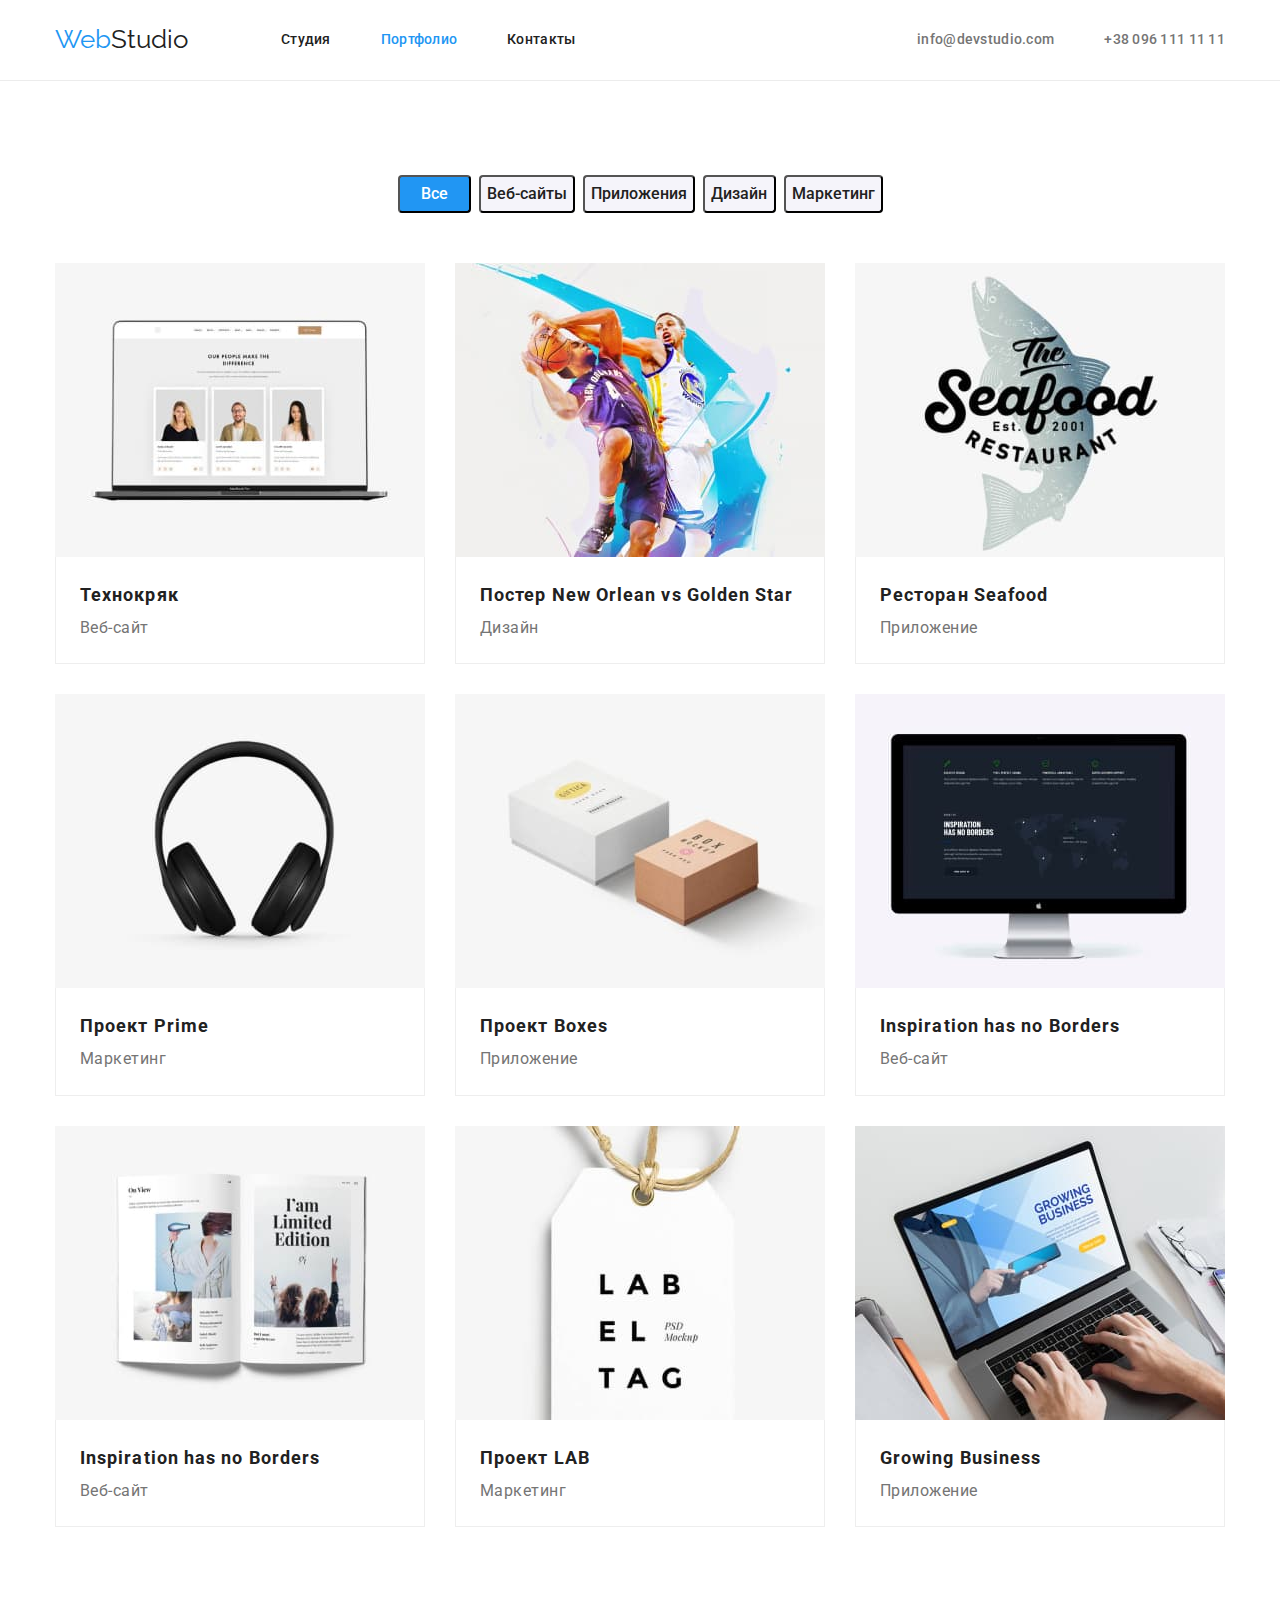
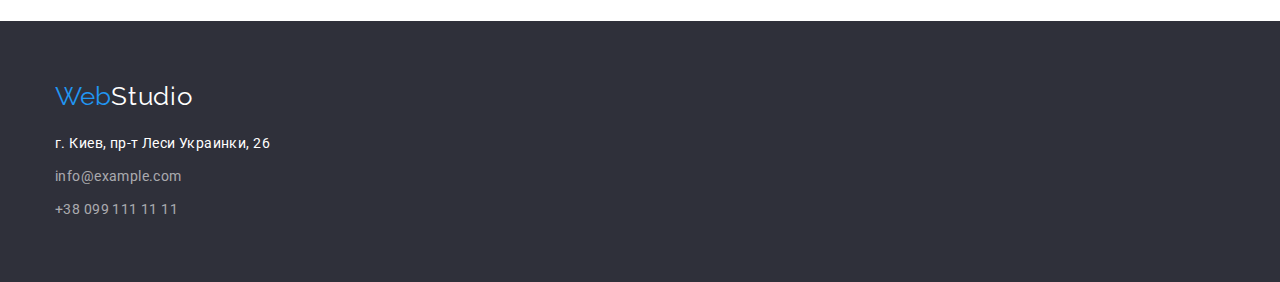
==== portfolio.html @ e54b3e19 "Добавляет svg." ====
<!DOCTYPE html>
<html lang="en">
    <head>
        <meta charset="UTF-8">
        <meta http-equiv="X-UA-Compatible" content="IE=edge">
        <meta name="viewport" content="width=device-width, initial-scale=1.0">
        <title>Document</title>
        <link href="https://fonts.googleapis.com/css2?family=Raleway:wght@700&family=Roboto:wght@400;500;700;900&display=swap" rel="stylesheet">
        <link rel="stylesheet" href="https://cdnjs.cloudflare.com/ajax/libs/modern-normalize/1.1.0/modern-normalize.min.css">
        <link rel="stylesheet" href="./css/styles.css">
    </head>
    <body>
        <!--Шапка-->
        <header class="header">
            <div class="container main-nav-contact">
                <nav>
                    <a href="./" class="link">
                        <span class="сompany-logo">Web</span><span class="сompany-logo-blak">Studio</span>
                    </a>
                    <ul class="sait-nav list">
                        <li class="sait-nav-li"><a href="./index.html" class="link-nav">Студия</a></li>
                        <li class="sait-nav-li"><a href="./portfolio.html" class="link-nav current">Портфолио</a></li>
                        <li class="sait-nav-li"><a href="" class="link-nav">Контакты</a></li>
                    </ul>
                </nav>
                <ul class="list">
                    <li class="work-mail-li"><a href="mailto:info@devstudio.com" class="work-mail">info@devstudio.com</a></li>
                    <li class="work-mail-li"><a href="tel:+380961111111" class="work-mail"> +38 096 111 11 11</a></li>
                </ul>
            </div>
        </header>
            
        <main>
            
            <section class="section">
                <div class="container">
                    <h1 class="visually-hidden">Фильтр</h1>
                    <ul class="btn">
                        <li class="btn-list"><button type="button" class="pointer oll">Все</button></li>
                        <li class="btn-list"><button type="button" class="pointer">Веб-сайты</button></li>
                        <li class="btn-list"><button type="button" class="pointer">Приложения</button></li>
                        <li class="btn-list"><button type="button" class="pointer">Дизайн</button></li>
                        <li class="btn-list"><button type="button" class="pointer">Маркетинг</button></li>
                    </ul>
                </div>
                <!--Портфолио-->
                <div class="container">
                    <ul class="images-portfolio">
                        <li class="image-portfolio">
                            <a href="">
                                <img src="./img/placeholder/portfolio/img.jpg" 
                                alt="Сайт техничиской поддержки"
                                width="370"
                                height="294">
                                <div class="portfolio-filter">
                                    <h2 class="text-portfolio">Технокряк</h2>
                                    <p class="text-filter">Веб-сайт</p>
                                </div>
                            </a>
                        </li>
                        <li class="image-portfolio">   
                            <a href="">
                                <img src="./img/placeholder/portfolio/a/img.jpg" 
                                alt="На постере изображены баскетболисты"
                                width="370"
                                height="294">
                                <div class="portfolio-filter">
                                    <h2 class="text-portfolio">Постер New Orlean vs Golden Star</h2>
                                    <p class="text-filter">Дизайн</p>
                                </div>
                            </a>
                        </li> 
                        <li class="image-portfolio">  
                            <a href="">
                                <img src="./img/placeholder/portfolio/a/b/img.jpg" 
                                alt="Расторан морепродуктов"
                                width="370"
                                height="294">
                                <div class="portfolio-filter">
                                    <h2 class="text-portfolio">Ресторан Seafood</h2>
                                    <p class="text-filter">Приложение</p>
                                </div>
                            </a>
                        </li> 
                        <li class="image-portfolio">  
                            <a href="">
                                <img src="./img/placeholder/portfolio/a/b/с/img.jpg" 
                                alt="Изображение наушников"
                                width="370"
                                height="294">
                                <div class="portfolio-filter">
                                    <h2 class="text-portfolio">Проект Prime</h2>
                                    <p class="text-filter">Маркетинг</p>
                                </div>
                            </a>
                        </li> 
                        <li class="image-portfolio">  
                            <a href="">
                                <img src="./img/placeholder/portfolio/a/b/с/d/img.jpg" 
                                alt="Две коробки"
                                width="370"
                                height="294">
                                <div class="portfolio-filter">
                                    <h2 class="text-portfolio">Проект Boxes</h2>
                                    <p class="text-filter">Приложение</p>
                                </div>
                            </a>
                        </li>  
                        <li class="image-portfolio"> 
                            <a href="">
                                <img src="./img/placeholder/portfolio/a/b/с/d/e/f/g/h/i/img.jpg" 
                                alt="Монитор с навигацией"
                                width="370"
                                height="294">
                                <div class="portfolio-filter">
                                    <h2 class="text-portfolio">Inspiration has no Borders</h2>
                                    <p class="text-filter">Веб-сайт</p>
                                </div>
                            </a>
                        </li>
                        <li class="image-portfolio">
                            <a href="">
                                <img src="./img/placeholder/portfolio/a/b/с/d/e/f/img.jpg" 
                                alt="Журнал"
                                width="370"
                                height="294">
                                <div class="portfolio-filter">
                                    <h2 class="text-portfolio">Inspiration has no Borders</h2>
                                    <p class="text-filter">Веб-сайт</p>
                                </div>
                            </a>
                        </li>
                        <li class="image-portfolio">
                            <a href="">
                                <img src="./img/placeholder/portfolio/a/b/с/d/e/f/g/img.jpg" 
                                alt="Метка с надписью"
                                width="370"
                                height="294">
                                <div class="portfolio-filter">
                                    <h2 class="text-portfolio">Проект LAB</h2>
                                    <p class="text-filter">Маркетинг</p>
                                </div>
                            </a>
                        </li>
                        <li class="image-portfolio">
                            <a href="">
                                <img src="./img/placeholder/portfolio/a/b/с/d/e/f/g/h/img.jpg" 
                                alt="Руки на фоне ноутбука"
                                width="370"
                                height="294">
                                <div class="portfolio-filter">
                                    <h2 class="text-portfolio">Growing Business</h2>
                                    <p class="text-filter">Приложение</p>
                                </div>
                            </a>
                        </li>
                    </ul>
                </div>
            </section>
                
        </main>
        <!--Подвал-->
        <footer class="footer">
            <div class="container container-footer">
                <a href="./" class="сompany-logo">Web<span class="company-logo-white">Studio</span></a>
                <address class="address">
                    <ul class="footer-items">
                        <li class="footer-contacts">
                            <a href="https://www.google.com.ua/maps/place/%D0%B1%D1%83%D0%BB.+%D0%9B%D0%B5%D1%81%D0%B8+%D0%A3%D0%BA%D1%80%D0%B0%D0%B8%D0%BD%D0%BA%D0%B8,+26,+%D0%9A%D0%B8%D0%B5%D0%B2,+02000/@50.4265807,30.5361918,17z/data=!3m1!4b1!4m5!3m4!1s0x40d4cf0e033ecbe9:0x57a4dffefec77da0!8m2!3d50.4265807!4d30.5383858?hl=ru"
                                class="contacts" target="_blank">г. Киев, пр-т Леси Украинки, 26
                            </a>
                        </li>
                        <li class="footer-contacts">
                            <a href="mailto:info@example.com" class="contact">info@example.com</a>
                        </li>
                        <li>
                            <a href="tel:+380991111111" class="contact">+38 099 111 11 11</a>
                        </li>
                    </ul>
                </address>
            </div>
        </footer>
        
    </body>
</html>
---- css/styles.css ----
/* Стили для index.html */
html {
  box-sizing: border-box;
}
*,
*::before,
*::after {
  box-sizing: inherit;
}
:root {
  --primary-text-color: #2f303a;
  --title-text-color: #212121;
  --accent-color: #2196f3;
  --complementary-color: #ffffff;
  --complementary-text: #757575;
}
body {
  color: var(--primary-text-color);
  font-family: Roboto, sans-serif;
}
h1,
h2,
h3,
p {
  margin: 0 auto;
}
ul {
  margin: 0;
  padding: 0;
}
.container {
  width: 1200px;
  padding-left: 15px;
  padding-right: 15px;
  margin: 0 auto;
}
a {
  text-decoration: none;
  color: var(--title-text-color);
}
.header {
  border-bottom: 1px solid #ececec;
}
.list {
  list-style: none;
  
  margin-left: auto;
  padding: 0;
  display: flex;
}
.work-mail:hover,
.work-mail:focus {
  color: var(--accent-color);
}
.work-mail {
  letter-spacing: 0.02em;
  font-weight: 500;
  font-size: 14px;
  line-height: 1.14;
}
.work-mail-li:not(:first-child) {
margin-left: 50px;
}
/* Main-nav-contact */
.main-nav-contact {
  display: flex;
  align-items: center;
  justify-content: space-between;
}
nav {
  display: flex;
}

/* site nav */
.sait-nav .link-nav {
  color: var(--title-text-color);
}
.sait-nav .link-nav:hover,
.sait-nav .link-nav:focus {
  color: var(--accent-color);
}
.sait-nav {
  letter-spacing: 0.02em;
  font-weight: 500;
  font-size: 14px;
  line-height: 1.14;

  margin-left: 93px;
  display: flex;
}
.sait-nav-li:not(:first-child) {
  margin-left: 50px;
}
.sait-nav .link-nav.current {
  color: var(--accent-color);
}
.link {
  padding-top: 24px;
  padding-bottom: 24px;
}
.link-nav {
  padding-top: 32px;
  padding-bottom: 32px;
  display: block;
}

.link-nav .link {
  letter-spacing: 0.03em;
  color: var(--accent-color);

  display: inline-block;
}
.сompany-logo {
  color: var(--accent-color);
  font-family: Raleway;
  font-size: 26px;
  line-height: 1.2;
}
.сompany-logo-blak {
  color: var(--title-text-color);
  font-family: Raleway;
  font-size: 26px;
  line-height: 1.2;
}
.work-mail {
  color: var(--complementary-text);

  padding-top: 32px;
  padding-bottom: 32px;
  display: flex;
}
/* hero */
.hero {
  background-color: var(--primary-text-color);
  text-align: center;
  padding-top: 200px;
  padding-bottom: 200px;
}
.hero-title {
  letter-spacing: 0.06em;
  color: var(--complementary-color);
  font-weight: 900;
  font-size: 44px;
  line-height: 1.36;
  text-align: center;
  text-transform: uppercase;

  margin-bottom: 30px;
}
.overlay {
  max-width: 1600px;
  height: 600px;
  margin-left: auto;
  margin-right: auto;
  background-image: linear-gradient(
    to right, rgba(47, 48, 58, 0.4), 
              rgba(47, 48, 58, 0.4)),
  url(../img/Img\ hero.jpg);
  background-repeat: no-repeat;
  background-size: cover;
  background-position: center;
}
.button-clik {
  letter-spacing: 0.06em;
  color: var(--complementary-color);
  background-color: var(--accent-color);
  cursor: pointer;
  font-weight: 700;
  font-size: 16px;
  line-height: 1.9;

  padding: 10 32px;
  min-width: 200px;
  min-height: 50px;
}
/* section */
.section {
  padding-top: 94px;
  padding-bottom: 94px;
}
.section-title {
  display: flex;
}
.activity {
  padding-top: 0;
}
.team {
  background-color: #f5f4fa;
}
.text {
  letter-spacing: 0.03em;
  font-weight: bold;
  font-size: 14px;
  line-height: 1.2;
  text-transform: uppercase;

  margin-top: 30px;
}
.title {
  letter-spacing: 0.03em;
  color: var(--complementary-text);
  font-weight: 400;
  font-size: 14px;
  line-height: 1.7;

  max-width: 270px;
  margin-top: 10px;
}
.description:not(:first-child) {
  margin-left: 30px;
}
/*.description::before {
  display: block;
  content: '';
  height: 120px;
  background-size: contain;
  background-repeat: no-repeat;
  background-position: center;
  background-color: #F5F4FA;
  border-radius: 4px;
}
.icon-antena::before {
  background-image: url(../img/antenna\ 1.svg);
  background-size: 70px;
}
.icon-clock::before {
  background-image: url(../img/clock\ 1.svg);
  background-size: 70px;
}
.icon-diagram::before {
  background-image: url(../img/diagram\ 1.svg);
  background-size: 70px;
}
.icon-astronaut::before {
  background-image: url(../img/astronaut\ 1.svg);
  background-size: 70px;
}*/
.section-title-two {
  letter-spacing: 0.03em;
  font-weight: bold;
  color: var(--title-text-color);
  font-size: 36px;
  line-height: 1.2;
  text-align: center;

  margin-bottom: 50px;
}
.images-ul {
  display: flex;
}
img {
  display: block;
  max-width: 100%;
  height: auto;
}
.image {
margin-right: 30px;
}
.image:nth-child(3n) {
  margin-right: 0;
}
.images {
  display: flex;
}
.image-human:not(:last-child) {
  margin-right: 30px;
}
.section-title-name {
  letter-spacing: 0.03em;
  font-weight: 500;
  font-size: 16px;
  line-height: 1.2;
  text-align: center;

  margin-bottom: 10px;
}
.position {
  letter-spacing: 0.03em;
  font-weight: normal;
  color: var(--complementary-text);
  font-size: 16px;
  line-height: 1.2;
  text-align: center;

  margin-bottom: 16px;
}
.name-position {
  padding-top: 30px;
  padding-bottom: 30px;
  background-color: var(--complementary-color);
  border-radius: 0px 0px 4px 4px;
}
.actions {
  display: flex;
  justify-content: center;
  list-style: none;
}
.link-social-network {
  width: 20px;
  height: 20px;
}
.network:not(:last-child) {
  margin-right: 34px;
  
}
/* Footer */
.footer {
  background-color: var(--primary-text-color);

  padding-top: 60px;
  padding-bottom: 60px;
}
.footer-contacts:not(:last-child) {
  margin-bottom: 9px;
}
.company-logo-white {
  letter-spacing: 0.03em;
  color: var(--complementary-color);
  font-size: 26px;

  display: inline-block;
}
.address {
  letter-spacing: 0.03em;
  color: var(--complementary-color);
  font-style: normal;
  font-size: 14px;
  line-height: 1.7;

  margin-top: 20px;
}
.contact {
  color: rgba(255, 255, 255, 0.6);
}
.contact:hover {
  color: var(--accent-color);
}
.contacts {
  color: var(--complementary-color);
}
.contacts:hover {
  color: var(--accent-color);
}

/* Стили для portfolio.html */
ul {
  list-style: none;
}
.visually-hidden {
  position: absolute;
  white-space: nowrap;
  width: 1px;
  height: 1px;
  overflow: hidden;
  border: 0;
  padding: 0;
  clip: rect(0 0 0 0);
  clip-path: inset(50%);
  margin: -1px;
}
.btn {
  display: flex;
  justify-content: center;
  margin-bottom: 50px;
}
.btn-list:not(:last-child) {
  margin-right: 8px;
}
.pointer {
  color: var(--title-text-color);
  background-color: #f5f4fa;
  cursor: pointer;
  font-weight: 500;

  border-radius: 4px;
  padding: 6 22px;
  min-width: 73px;
  min-height: 38px;
}
.oll {
  color: var(--complementary-color);
  background-color: var(--accent-color);
}
.pointer:hover {
  color: var(--complementary-color);
  background-color: var(--accent-color);
}
/* Портфолио */
.images-portfolio {
  display: flex;
  flex-wrap: wrap;
  padding: 0;
}
.image-portfolio {
  margin-bottom: 30px;
  margin-right: 30px;
  display: flex;
  flex-wrap: wrap;
}
.image-portfolio:nth-child(3n) {
  margin-right: 0;
}
.image-portfolio:nth-child(1n+7) {
  margin-bottom: 0;
}
.text-portfolio {
  letter-spacing: 0.06em;
  font-weight: 700;
  font-size: 18px;
  line-height: 2;
}
.text-filter {
  color: var(--complementary-text);
  letter-spacing: 0.03em;
  font-size: 16px;
  line-height: 1.9;
}
.portfolio-filter {
  padding: 20px 24px 20px 24px;
  border-bottom: 1px solid #eeeeee;
  border-left: 1px solid #eeeeee;
  border-right: 1px solid #eeeeee;
}
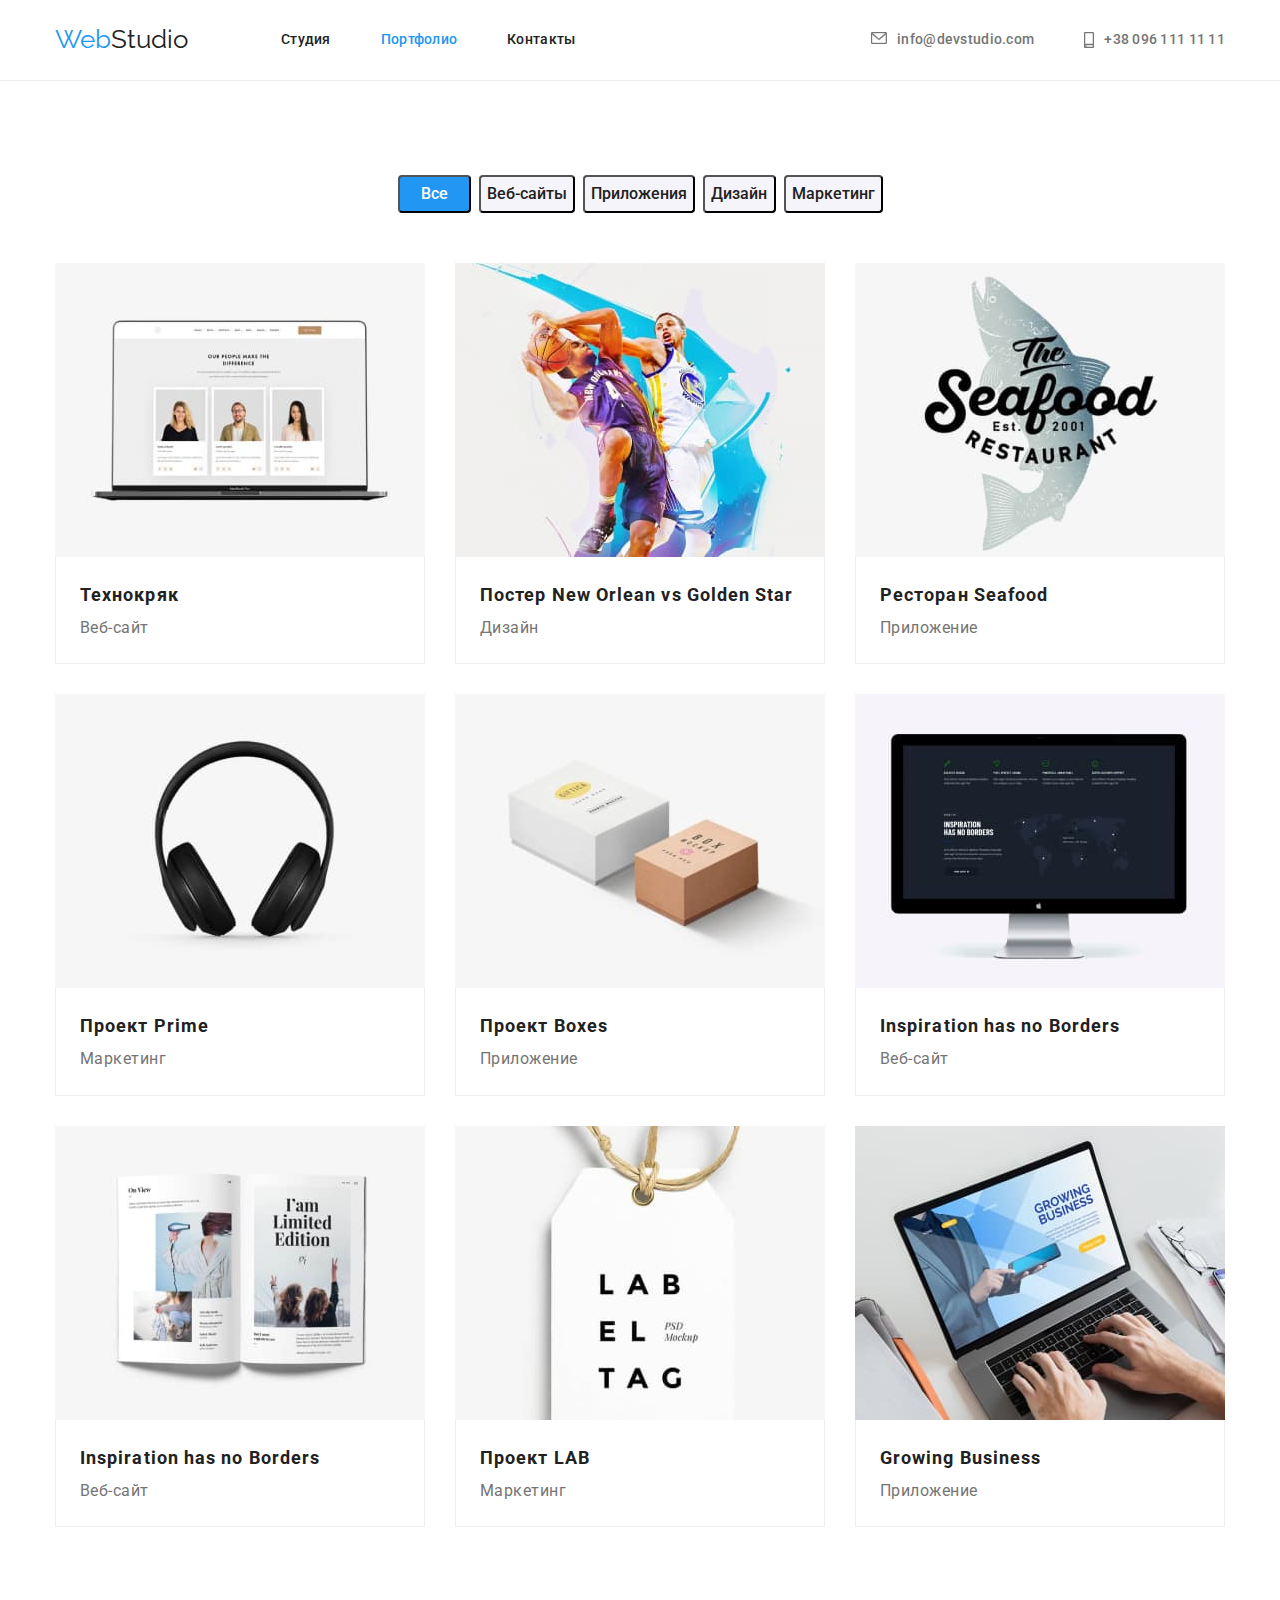
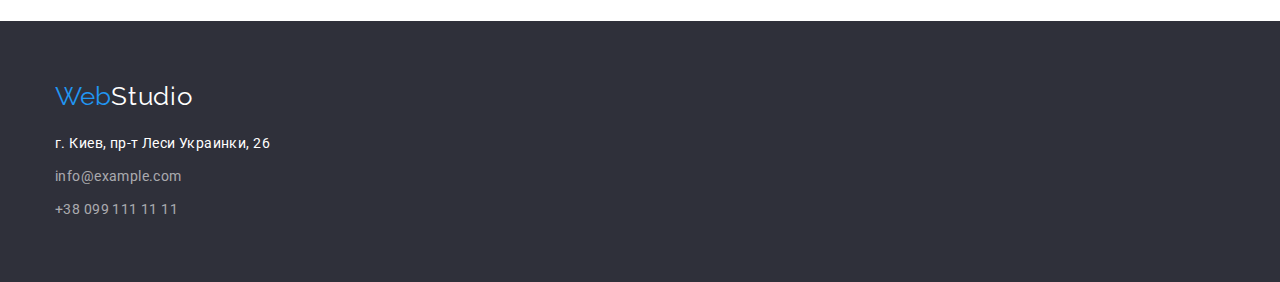
==== commit 57420332: "Добавляет svg." ====
--- a/portfolio.html
+++ b/portfolio.html
@@ -10,7 +10,9 @@
         <link rel="stylesheet" href="./css/styles.css">
     </head>
     <body>
+        
         <!--Шапка-->
+        
         <header class="header">
             <div class="container main-nav-contact">
                 <nav>
@@ -24,8 +26,14 @@
                     </ul>
                 </nav>
                 <ul class="list">
-                    <li class="work-mail-li"><a href="mailto:info@devstudio.com" class="work-mail">info@devstudio.com</a></li>
-                    <li class="work-mail-li"><a href="tel:+380961111111" class="work-mail"> +38 096 111 11 11</a></li>
+                    <li class="work-mail-li"><a href="mailto:info@devstudio.com" class="work-mail">
+                            <svg class="icon-mail-smartphone" width="16" height="12">
+                                <use href="./img/icons-svg.svg#icon-mail"></use>
+                            </svg>info@devstudio.com</a></li>
+                    <li class="work-mail-li"><a href="tel:+380961111111" class="work-mail">
+                            <svg class="icon-mail-smartphone" width="10" height="16">
+                                <use href="./img/icons-svg.svg#icon-smartphone"></use>
+                            </svg>+38 096 111 11 11</a></li>
                 </ul>
             </div>
         </header>
@@ -43,11 +51,13 @@
                         <li class="btn-list"><button type="button" class="pointer">Маркетинг</button></li>
                     </ul>
                 </div>
+                
                 <!--Портфолио-->
+                
                 <div class="container">
                     <ul class="images-portfolio">
                         <li class="image-portfolio">
-                            <a href="">
+                            <a href="" class="card-link">
                                 <img src="./img/placeholder/portfolio/img.jpg" 
                                 alt="Сайт техничиской поддержки"
                                 width="370"
@@ -59,7 +69,7 @@
                             </a>
                         </li>
                         <li class="image-portfolio">   
-                            <a href="">
+                            <a href="" class="card-link">
                                 <img src="./img/placeholder/portfolio/a/img.jpg" 
                                 alt="На постере изображены баскетболисты"
                                 width="370"
@@ -71,7 +81,7 @@
                             </a>
                         </li> 
                         <li class="image-portfolio">  
-                            <a href="">
+                            <a href="" class="card-link">
                                 <img src="./img/placeholder/portfolio/a/b/img.jpg" 
                                 alt="Расторан морепродуктов"
                                 width="370"
@@ -83,7 +93,7 @@
                             </a>
                         </li> 
                         <li class="image-portfolio">  
-                            <a href="">
+                            <a href="" class="card-link">
                                 <img src="./img/placeholder/portfolio/a/b/с/img.jpg" 
                                 alt="Изображение наушников"
                                 width="370"
@@ -95,7 +105,7 @@
                             </a>
                         </li> 
                         <li class="image-portfolio">  
-                            <a href="">
+                            <a href="" class="card-link">
                                 <img src="./img/placeholder/portfolio/a/b/с/d/img.jpg" 
                                 alt="Две коробки"
                                 width="370"
@@ -107,7 +117,7 @@
                             </a>
                         </li>  
                         <li class="image-portfolio"> 
-                            <a href="">
+                            <a href="" class="card-link">
                                 <img src="./img/placeholder/portfolio/a/b/с/d/e/f/g/h/i/img.jpg" 
                                 alt="Монитор с навигацией"
                                 width="370"
@@ -119,7 +129,7 @@
                             </a>
                         </li>
                         <li class="image-portfolio">
-                            <a href="">
+                            <a href="" class="card-link">
                                 <img src="./img/placeholder/portfolio/a/b/с/d/e/f/img.jpg" 
                                 alt="Журнал"
                                 width="370"
@@ -131,7 +141,7 @@
                             </a>
                         </li>
                         <li class="image-portfolio">
-                            <a href="">
+                            <a href="" class="card-link">
                                 <img src="./img/placeholder/portfolio/a/b/с/d/e/f/g/img.jpg" 
                                 alt="Метка с надписью"
                                 width="370"
@@ -143,7 +153,7 @@
                             </a>
                         </li>
                         <li class="image-portfolio">
-                            <a href="">
+                            <a href="" class="card-link">
                                 <img src="./img/placeholder/portfolio/a/b/с/d/e/f/g/h/img.jpg" 
                                 alt="Руки на фоне ноутбука"
                                 width="370"
@@ -159,7 +169,9 @@
             </section>
                 
         </main>
+        
         <!--Подвал-->
+        
         <footer class="footer">
             <div class="container container-footer">
                 <a href="./" class="сompany-logo">Web<span class="company-logo-white">Studio</span></a>
@@ -180,6 +192,5 @@
                 </address>
             </div>
         </footer>
-        
     </body>
 </html>--- a/css/styles.css
+++ b/css/styles.css
@@ -1,4 +1,5 @@
 /* Стили для index.html */
+
 html {
   box-sizing: border-box;
 }
@@ -59,9 +60,18 @@
   line-height: 1.14;
 }
 .work-mail-li:not(:first-child) {
-margin-left: 50px;
-}
+  margin-left: 50px;
+}
+.icon-mail-smartphone {
+  margin-right: 10px;
+  stroke: currentColor; 
+}
+.icon-smartphone:hover {
+  stroke: var(--accent-color);
+}
+
 /* Main-nav-contact */
+
 .main-nav-contact {
   display: flex;
   align-items: center;
@@ -72,6 +82,7 @@
 }
 
 /* site nav */
+
 .sait-nav .link-nav {
   color: var(--title-text-color);
 }
@@ -129,7 +140,9 @@
   padding-bottom: 32px;
   display: flex;
 }
+
 /* hero */
+
 .hero {
   background-color: var(--primary-text-color);
   text-align: center;
@@ -173,7 +186,9 @@
   min-width: 200px;
   min-height: 50px;
 }
+
 /* section */
+
 .section {
   padding-top: 94px;
   padding-bottom: 94px;
@@ -209,32 +224,19 @@
 .description:not(:first-child) {
   margin-left: 30px;
 }
-/*.description::before {
-  display: block;
-  content: '';
+.description-svg {
+  display: flex;
+  align-items: center;
+  justify-content: center;
+  width: 270px;
   height: 120px;
-  background-size: contain;
-  background-repeat: no-repeat;
-  background-position: center;
   background-color: #F5F4FA;
   border-radius: 4px;
 }
-.icon-antena::before {
-  background-image: url(../img/antenna\ 1.svg);
-  background-size: 70px;
-}
-.icon-clock::before {
-  background-image: url(../img/clock\ 1.svg);
-  background-size: 70px;
-}
-.icon-diagram::before {
-  background-image: url(../img/diagram\ 1.svg);
-  background-size: 70px;
-}
-.icon-astronaut::before {
-  background-image: url(../img/astronaut\ 1.svg);
-  background-size: 70px;
-}*/
+.icon-description {
+  width: 70px;
+  height: 70px;
+}
 .section-title-two {
   letter-spacing: 0.03em;
   font-weight: bold;
@@ -290,20 +292,73 @@
   background-color: var(--complementary-color);
   border-radius: 0px 0px 4px 4px;
 }
-.actions {
-  display: flex;
-  justify-content: center;
-  list-style: none;
+.networks {
+  display: flex;
+  justify-content: center;
+}
+.network:not(:last-child) {
+  margin-right: 10px;
+}
+.network-link {
+  width: 44px;
+  height: 44px;
+  border-radius: 50%;
+  display: flex;
+  align-items: center; 
+  justify-content: center;
+}
+.network-link:hover,
+.network-link:focus {
+  background-color: var(--accent-color);
+}
+.network-link:hover .link-social-network {
+  fill: var(--complementary-color);
 }
 .link-social-network {
-  width: 20px;
-  height: 20px;
-}
-.network:not(:last-child) {
-  margin-right: 34px;
-  
-}
+  fill: #AFB1B8;
+}
+.section-clients {
+  font-weight: bold;
+  color: var(--title-text-color);
+  font-size: 36px;
+  line-height: 1.2;
+  text-align: center;
+  letter-spacing: 0.03em;
+
+  margin-bottom: 50px;
+}
+.section-clients-logo {
+  display: flex;
+  align-items: center;
+  justify-content: center;
+  width: 170px;
+  height: 92px;
+  border: 1px solid #AFB1B8;
+  border-radius: 4px;
+  cursor: pointer;
+}
+.section-clients-list {
+  display: flex;
+  align-items: center;
+  justify-content: center;
+}
+
+.section-clients-logo:hover {
+  border-color: var(--accent-color);
+}
+.section-clients-logo:hover .client-icon-logo { 
+  fill: var(--accent-color);
+}
+.client-item:not(:last-child) {
+  margin-right: 30px;
+}
+.client-icon-logo {
+  width: 106px;
+  height: 60px;
+}
+
 /* Footer */
+
 .footer {
   background-color: var(--primary-text-color);
 
@@ -341,8 +396,43 @@
 .contacts:hover {
   color: var(--accent-color);
 }
+.container-footer .footer-link {
+  display: flex;
+  
+}
+.footer-title {
+  color: var(--complementary-color);
+  font-weight: bold;
+  font-size: 14px;
+  line-height: 1.2;
+  letter-spacing: 0.03em;
+  text-transform: uppercase;
+
+  margin-bottom: 20px;
+}
+.footer-networks {
+  display: flex;
+  
+}
+.footer-network-link {
+  width: 44px;
+  height: 44px;
+  border-radius: 50%;
+  background-color: rgba(255, 255, 255, 0.1);
+  display: flex;
+  align-items: center;
+  justify-content: center;
+}
+.footer-network-link:hover,
+.footer-network-link:focus {
+  background-color: var(--accent-color);
+}
+.footer-social-network {
+  fill: var(--complementary-color);
+}
 
 /* Стили для portfolio.html */
+
 ul {
   list-style: none;
 }
@@ -385,7 +475,16 @@
   color: var(--complementary-color);
   background-color: var(--accent-color);
 }
+
 /* Портфолио */
+
+.card-link:hover,
+.card-link:focus {
+box-shadow: 0px 1px 1px rgba(0, 0, 0, 0.12),
+0px 4px 4px rgba(0, 0, 0, 0.06),
+1px 4px 6px rgba(0, 0, 0, 0.16);
+}
+
 .images-portfolio {
   display: flex;
   flex-wrap: wrap;
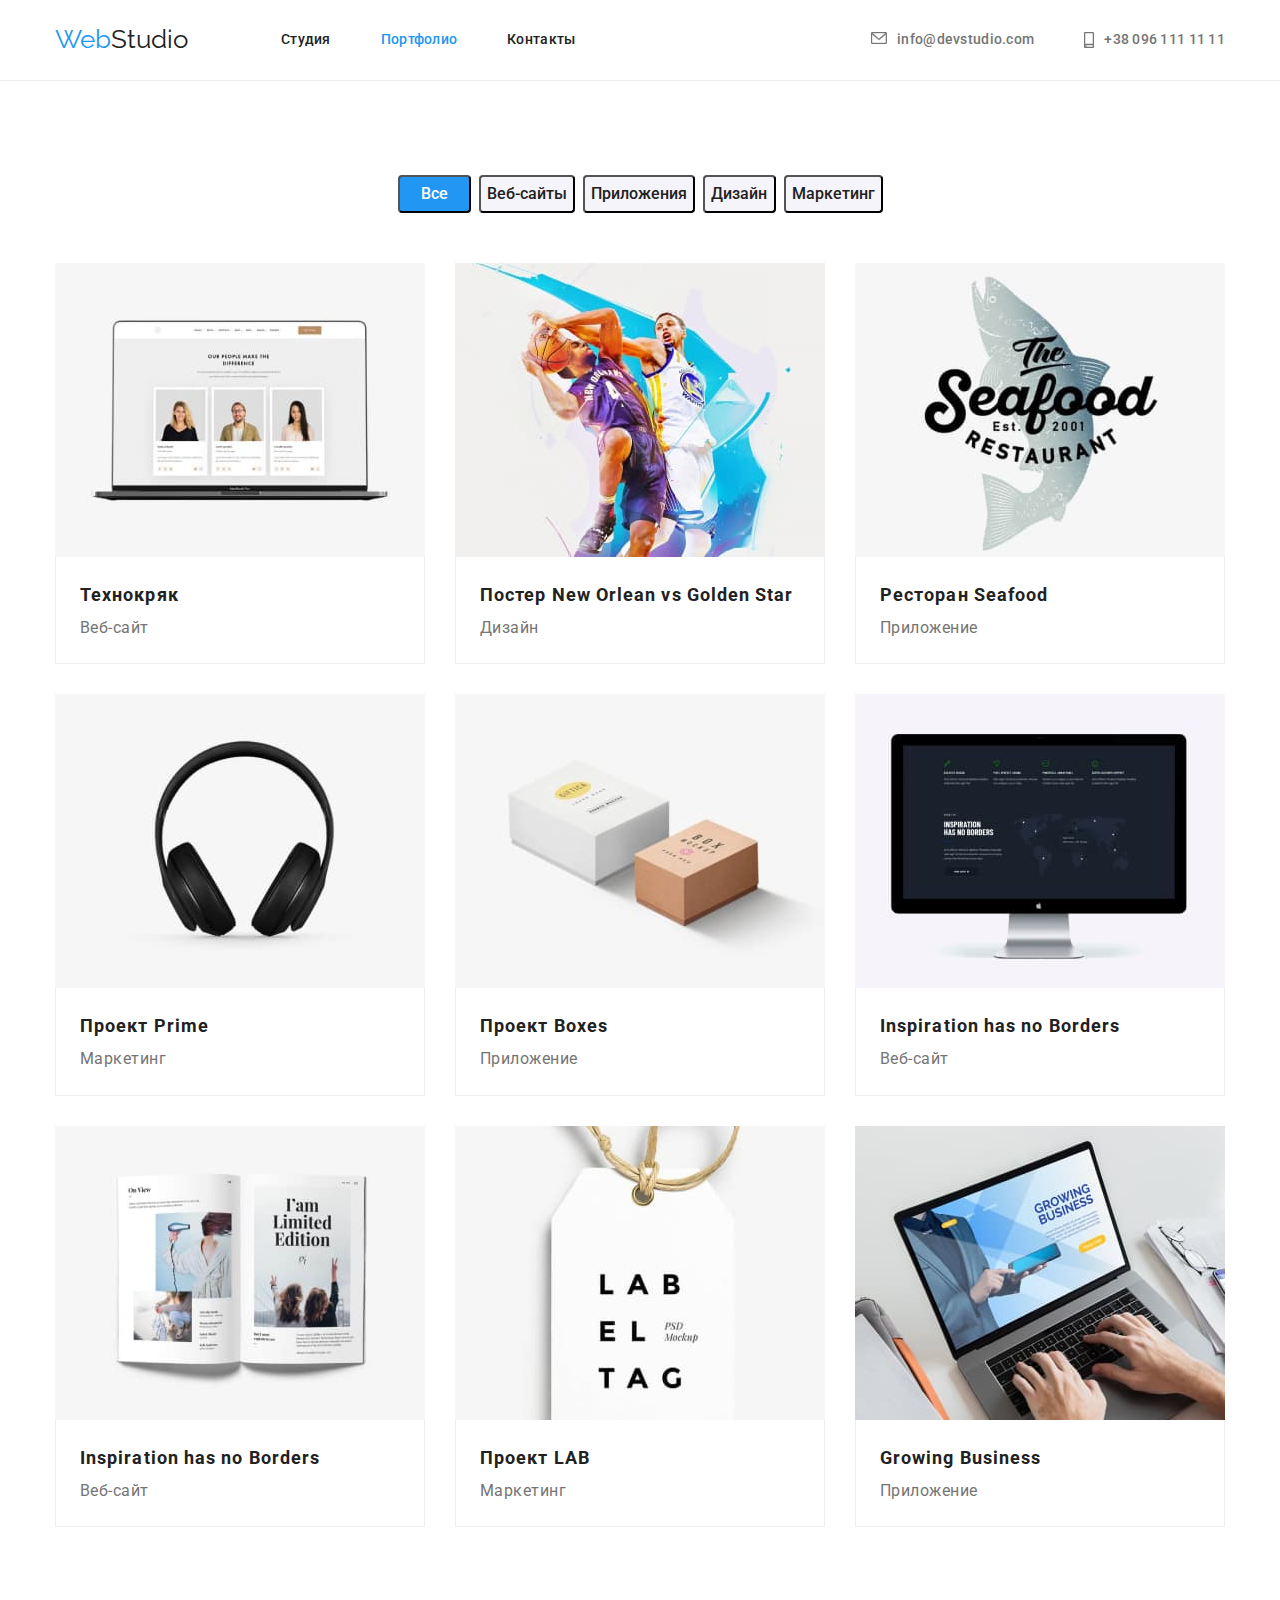
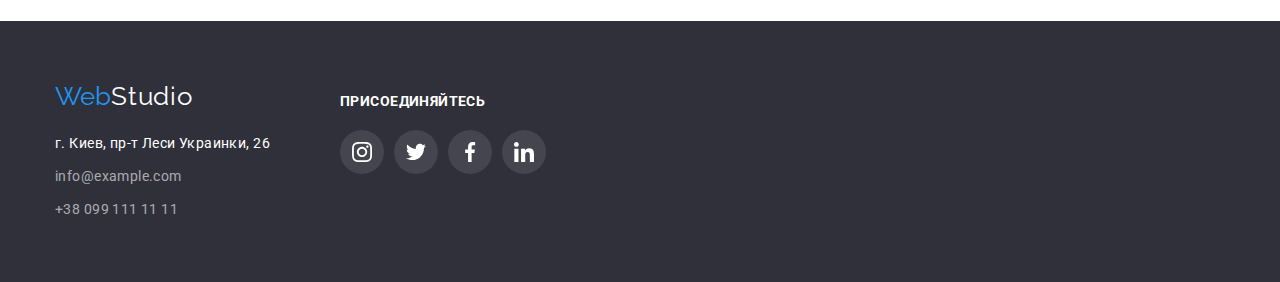
==== commit c2d7f316: "Добaвляет svg" ====
--- a/portfolio.html
+++ b/portfolio.html
@@ -174,23 +174,60 @@
         
         <footer class="footer">
             <div class="container container-footer">
-                <a href="./" class="сompany-logo">Web<span class="company-logo-white">Studio</span></a>
-                <address class="address">
-                    <ul class="footer-items">
-                        <li class="footer-contacts">
-                            <a href="https://www.google.com.ua/maps/place/%D0%B1%D1%83%D0%BB.+%D0%9B%D0%B5%D1%81%D0%B8+%D0%A3%D0%BA%D1%80%D0%B0%D0%B8%D0%BD%D0%BA%D0%B8,+26,+%D0%9A%D0%B8%D0%B5%D0%B2,+02000/@50.4265807,30.5361918,17z/data=!3m1!4b1!4m5!3m4!1s0x40d4cf0e033ecbe9:0x57a4dffefec77da0!8m2!3d50.4265807!4d30.5383858?hl=ru"
-                                class="contacts" target="_blank">г. Киев, пр-т Леси Украинки, 26
-                            </a>
-                        </li>
-                        <li class="footer-contacts">
-                            <a href="mailto:info@example.com" class="contact">info@example.com</a>
-                        </li>
-                        <li>
-                            <a href="tel:+380991111111" class="contact">+38 099 111 11 11</a>
-                        </li>
-                    </ul>
-                </address>
+                <div class="footer-logo">
+                    <a href="./" class="сompany-logo">Web<span class="company-logo-white">Studio</span></a>
+                    <address class="address">
+                        <ul class="footer-items">
+                            <li class="footer-contacts">
+                                <a href="https://www.google.com.ua/maps/place/%D0%B1%D1%83%D0%BB.+%D0%9B%D0%B5%D1%81%D0%B8+%D0%A3%D0%BA%D1%80%D0%B0%D0%B8%D0%BD%D0%BA%D0%B8,+26,+%D0%9A%D0%B8%D0%B5%D0%B2,+02000/@50.4265807,30.5361918,17z/data=!3m1!4b1!4m5!3m4!1s0x40d4cf0e033ecbe9:0x57a4dffefec77da0!8m2!3d50.4265807!4d30.5383858?hl=ru"
+                                    class="contacts" target="_blank">г. Киев, пр-т Леси Украинки, 26
+                                </a>
+                            </li>
+                            <li class="footer-contacts">
+                                <a href="mailto:info@example.com" class="contact">info@example.com</a>
+                            </li>
+                            <li class="footer-contacts">
+                                <a href="tel:+380991111111" class="contact">+38 099 111 11 11</a>
+                            </li>
+                        </ul>
+                    </address>
+                </div>
+                <div class="footer-link">
+                    <h3 class="footer-title">присоединяйтесь</h3>
+                    <ul class="footer-networks">
+                        <li class="network">
+                            <a href="" class="footer-network-link">
+                                <svg class="footer-social-network" width="20" height="20">
+                                    <use href="./img/icons-svg.svg#icon-instagram"></use>
+                                </svg>
+                            </a>
+                        </li>
+                        <li class="network">
+                            <a href="" class="footer-network-link">
+                                <svg class="footer-social-network" width="20" height="20">
+                                    <use href="./img/icons-svg.svg#icon-twitter"></use>
+                                </svg>
+                            </a>
+                        </li>
+                        <li class="network">
+                            <a href="" class="footer-network-link">
+                                <svg class="footer-social-network" width="20" height="20">
+                                    <use href="./img/icons-svg.svg#icon-facebook"></use>
+                                </svg>
+                            </a>
+        
+                        </li>
+                        <li class="network">
+                            <a href="" class="footer-network-link">
+                                <svg class="footer-social-network" width="20" height="20">
+                                    <use href="./img/icons-svg.svg#icon-linkedin"></use>
+                                </svg>
+                            </a>
+                        </li>
+                    </ul>
+                </div>
             </div>
         </footer>
+    
     </body>
 </html>--- a/css/styles.css
+++ b/css/styles.css
@@ -345,9 +345,10 @@
 
 .section-clients-logo:hover {
   border-color: var(--accent-color);
-}
-.section-clients-logo:hover .client-icon-logo { 
-  fill: var(--accent-color);
+  color: var(--accent-color);
+}
+.section-clients-logo:hover .client-icon-logo {
+  fill: currentColor;
 }
 .client-item:not(:last-child) {
   margin-right: 30px;
@@ -355,6 +356,7 @@
 .client-icon-logo {
   width: 106px;
   height: 60px;
+  fill: #AFB1B8;
 }
 
 /* Footer */
@@ -396,10 +398,14 @@
 .contacts:hover {
   color: var(--accent-color);
 }
-.container-footer .footer-link {
-  display: flex;
-  
-}
+.container-footer {
+  display: flex;
+}
+.footer-link {
+  padding-left: 70px;
+  padding-top: 12px;
+}
+
 .footer-title {
   color: var(--complementary-color);
   font-weight: bold;
